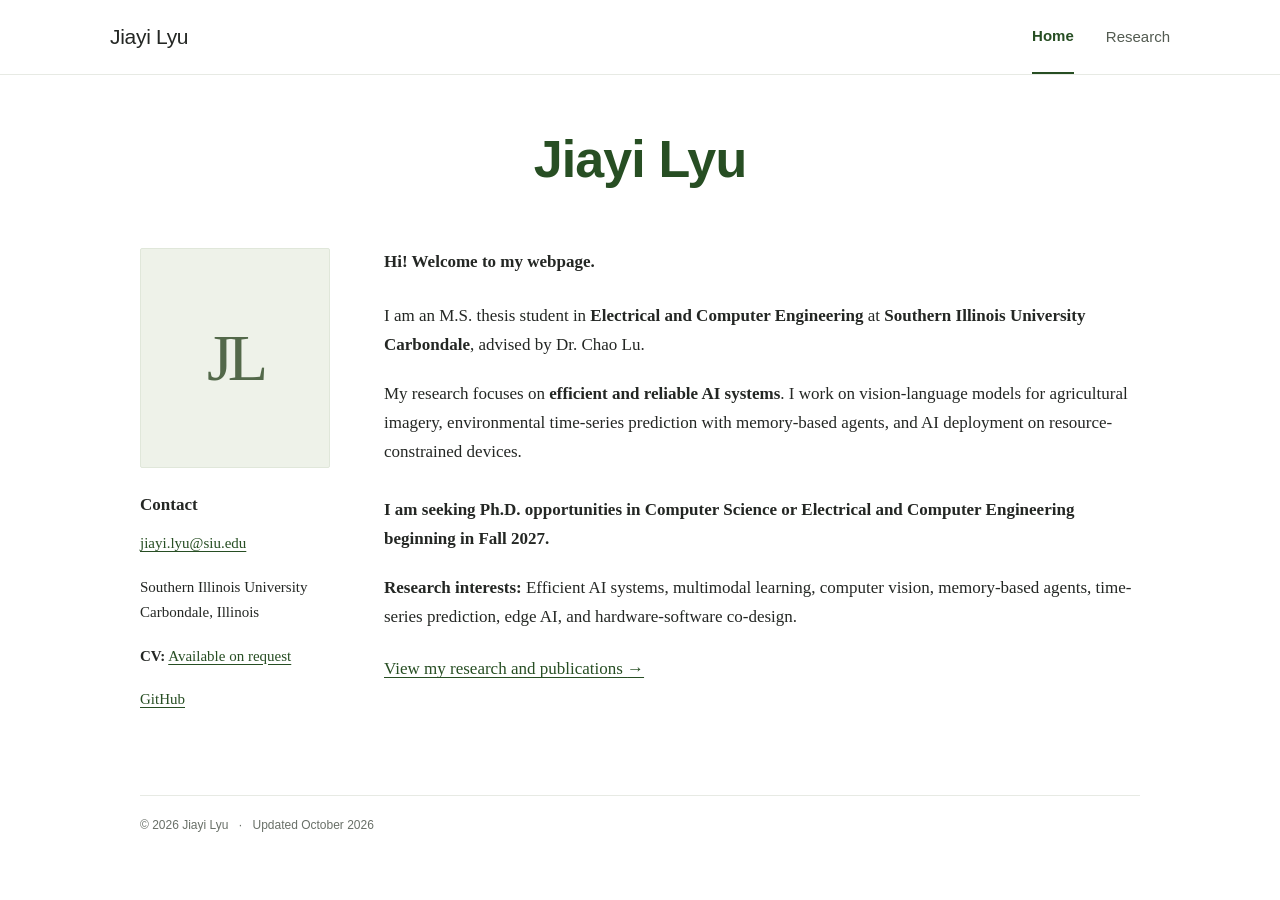
==== index.html @ f4e312a9 "Remove B.S. degree information from biography Removed the educational background information regardi" ====
<!doctype html>
<html lang="en">
<head>
  <meta charset="utf-8">
  <meta name="viewport" content="width=device-width, initial-scale=1">
  <title>Jiayi Lyu | Efficient AI and Multimodal Learning</title>
  <meta name="description" content="Jiayi Lyu is an M.S. thesis student in Electrical and Computer Engineering at Southern Illinois University Carbondale, researching efficient AI systems, multimodal learning, and edge AI.">
  <meta name="author" content="Jiayi Lyu">
  <meta name="robots" content="index,follow">
  <meta property="og:type" content="website">
  <meta property="og:title" content="Jiayi Lyu | Academic Website">
  <meta property="og:description" content="Efficient and reliable AI systems, vision-language models, memory-based agents, and edge AI.">
  <meta property="og:url" content="https://jiayilyu777-dzq.github.io/">
  <link rel="canonical" href="https://jiayilyu777-dzq.github.io/">
  <link rel="icon" href="favicon.svg" type="image/svg+xml">
  <link rel="stylesheet" href="style.css">
  <script type="application/ld+json">
  {"@context":"https://schema.org","@type":"Person","name":"Jiayi Lyu","url":"https://jiayilyu777-dzq.github.io/","jobTitle":"M.S. Thesis Student in Electrical and Computer Engineering","affiliation":{"@type":"CollegeOrUniversity","name":"Southern Illinois University Carbondale"},"sameAs":["https://github.com/jiayilyu777-dzq"]}
  </script>
</head>
<body>
  <a class="skip-link" href="#main">Skip to content</a>
  <header class="site-header">
    <nav class="navigation" aria-label="Main navigation">
      <a class="site-name" href="index.html">Jiayi Lyu</a>
      <div class="nav-links">
        <a href="index.html" aria-current="page">Home</a>
        <a href="research.html">Research</a>
      </div>
    </nav>
  </header>

  <main id="main" class="page-shell">
    <h1 class="page-title">Jiayi Lyu</h1>
    <div class="profile-layout">
      <aside class="profile-sidebar" aria-label="Profile and contact information">
        <!-- To add a portrait, replace this div with:
        <img class="portrait" src="photo.jpg" alt="Portrait of Jiayi Lyu" width="190" height="220">
        and upload photo.jpg alongside index.html. -->
        <div class="portrait monogram" role="img" aria-label="Jiayi Lyu's initials">JL</div>
        <div class="sidebar-text">
          <h2>Contact</h2>
          <p><a href="mailto:jiayi.lyu@siu.edu">jiayi.lyu@siu.edu</a></p>
          <p>Southern Illinois University<br>Carbondale, Illinois</p>
          <p><strong>CV:</strong> <a href="mailto:jiayi.lyu@siu.edu?subject=CV%20request">Available on request</a></p>
          <p><a href="https://github.com/jiayilyu777-dzq">GitHub</a></p>
        </div>
      </aside>

      <article class="biography" aria-label="About Jiayi Lyu">
        <p class="greeting">Hi! Welcome to my webpage.</p>
        <p>I am an M.S. thesis student in <strong>Electrical and Computer Engineering</strong> at <strong>Southern Illinois University Carbondale</strong>, advised by Dr. Chao Lu.</p>
        <p>My research focuses on <strong>efficient and reliable AI systems</strong>. I work on vision-language models for agricultural imagery, environmental time-series prediction with memory-based agents, and AI deployment on resource-constrained devices.</p>
        <p class="opportunities"><strong>I am seeking Ph.D. opportunities in Computer Science or Electrical and Computer Engineering beginning in Fall 2027.</strong></p>
        <p><strong>Research interests:</strong> Efficient AI systems, multimodal learning, computer vision, memory-based agents, time-series prediction, edge AI, and hardware-software co-design.</p>
        <p class="research-link"><a href="research.html">View my research and publications <span aria-hidden="true">&rarr;</span></a></p>
      </article>
    </div>
  </main>

  <footer class="site-footer"><p>&copy; 2026 Jiayi Lyu <span aria-hidden="true">&middot;</span> Updated October 2026</p></footer>
</body>
</html>
---- style.css ----
:root {
  color-scheme: light;
  --green: #274e23;
  --ink: #242724;
  --muted: #697068;
  --line: #e7eae4;
  --paper: #ffffff;
  --soft: #eef2e9;
}

* { box-sizing: border-box; }
html { scroll-behavior: smooth; }
body {
  margin: 0;
  background: var(--paper);
  color: var(--ink);
  font-family: Georgia, "Times New Roman", serif;
  font-size: 17px;
  line-height: 1.7;
  -webkit-font-smoothing: antialiased;
}
a { color: var(--green); text-underline-offset: .2em; text-decoration-thickness: 1px; }
a:hover { color: #142d11; text-decoration-thickness: 2px; }
a:focus-visible { outline: 2px solid var(--green); outline-offset: 5px; border-radius: 2px; }
strong { font-weight: 700; }
p { margin: 0 0 1.2em; }
.skip-link { position: absolute; left: 16px; top: -90px; padding: 8px 16px; background: white; z-index: 2; }
.skip-link:focus { top: 12px; }
.site-header { border-bottom: 1px solid var(--line); }
.navigation {
  width: min(1060px, calc(100% - 64px));
  min-height: 74px;
  margin-inline: auto;
  display: flex;
  justify-content: space-between;
  align-items: center;
  gap: 24px;
  font-family: Arial, Helvetica, sans-serif;
}
.site-name { font-size: 21px; color: var(--ink); text-decoration: none; letter-spacing: -.3px; }
.nav-links { display: flex; gap: 32px; align-items: center; }
.nav-links a { color: #535b51; text-decoration: none; font-size: 15px; padding-block: 23px; }
.nav-links a[aria-current="page"] { color: var(--green); font-weight: 700; border-bottom: 2px solid var(--green); }
.nav-links a:hover { color: var(--green); }
.page-shell { width: min(1000px, calc(100% - 64px)); margin-inline: auto; }
.page-title {
  margin: 54px 0 58px;
  color: var(--green);
  font-family: Arial, Helvetica, sans-serif;
  font-size: clamp(38px, 5vw, 52px);
  font-weight: 700;
  letter-spacing: -.9px;
  line-height: 1.18;
  text-align: center;
}
.profile-layout { display: grid; grid-template-columns: 190px minmax(0, 1fr); gap: 54px; align-items: start; }
.portrait { display: block; width: 190px; height: 220px; object-fit: cover; border-radius: 2px; margin-bottom: 23px; }
.monogram {
  display: grid;
  place-items: center;
  background: var(--soft);
  border: 1px solid #e0e7da;
  color: #53694a;
  font-size: 66px;
  font-weight: 400;
  letter-spacing: -5px;
  user-select: none;
}
.sidebar-text { font-size: 15px; line-height: 1.65; }
.sidebar-text h2 { font-size: 17px; margin: 0 0 12px; font-weight: 700; color: var(--ink); }
.sidebar-text p { margin-bottom: 19px; }
.biography .greeting { margin: 0 0 25px; font-weight: 700; }
.biography p { text-wrap: pretty; }
.opportunities { margin-top: 29px; }
.research-link { padding-top: 3px; }
.site-footer {
  width: min(1000px, calc(100% - 64px));
  margin: 64px auto 0;
  padding: 20px 0 28px;
  border-top: 1px solid var(--line);
  color: var(--muted);
  font: 12px/1.6 Arial, Helvetica, sans-serif;
}
.site-footer p { margin: 0; }
.site-footer span { padding-inline: 7px; }
.research-page { max-width: 900px; }
.research-page .page-title { margin-bottom: 51px; }
.research-page section { margin-bottom: 44px; }
.research-page h2 { margin: 0 0 21px; color: var(--green); font-size: 25px; line-height: 1.3; font-weight: 700; }
.research-page h3 { font-size: 17px; line-height: 1.55; margin: 0 0 4px; font-weight: 700; }
.publication { margin-bottom: 26px; }
.publication p { margin: 0; }
.publication .venue { font-style: italic; }
.status { white-space: nowrap; }
.research-project { margin-bottom: 24px; }
.research-project p { margin: 0; }
.technical-projects { margin: 0; padding-left: 23px; }
.technical-projects li { margin-bottom: 13px; padding-left: 3px; }
.research-contact { padding-top: 10px; }

@media (max-width: 680px) {
  body { font-size: 16px; }
  .navigation, .page-shell, .site-footer { width: calc(100% - 40px); }
  .navigation { min-height: 64px; gap: 14px; }
  .site-name { font-size: 19px; }
  .nav-links { gap: 22px; }
  .nav-links a { font-size: 14px; padding-block: 19px; }
  .page-title { margin: 38px 0 37px; font-size: 39px; }
  .profile-layout { grid-template-columns: minmax(0, 1fr); gap: 35px; }
  .profile-sidebar { display: grid; grid-template-columns: 110px minmax(0, 1fr); gap: 23px; align-items: start; }
  .portrait { width: 110px; height: 140px; margin: 0; }
  .monogram { font-size: 46px; letter-spacing: -3px; }
  .sidebar-text { font-size: 13px; overflow-wrap: anywhere; }
  .sidebar-text h2 { font-size: 15px; margin-bottom: 6px; }
  .sidebar-text p { margin-bottom: 11px; }
  .biography .greeting { margin-bottom: 20px; }
  .opportunities { margin-top: 24px; }
  .site-footer { margin-top: 40px; }
  .research-page .page-title { margin-bottom: 36px; }
  .research-page h2 { font-size: 23px; }
  .research-page h3 { font-size: 16px; overflow-wrap: anywhere; }
}

@media (max-width: 350px) {
  .navigation, .page-shell, .site-footer { width: calc(100% - 32px); }
  .nav-links { gap: 15px; }
  .profile-sidebar { grid-template-columns: 90px minmax(0, 1fr); gap: 17px; }
  .portrait { width: 90px; height: 120px; }
}

@media (prefers-reduced-motion: reduce) { html { scroll-behavior: auto; } }
@media print {
  .site-header, .skip-link, .site-footer { display: none; }
  .page-shell { width: 100%; }
  .page-title { margin: 0 0 28px; font-size: 32px; }
  a { color: inherit; }
  .publication, .research-project { break-inside: avoid; }
}
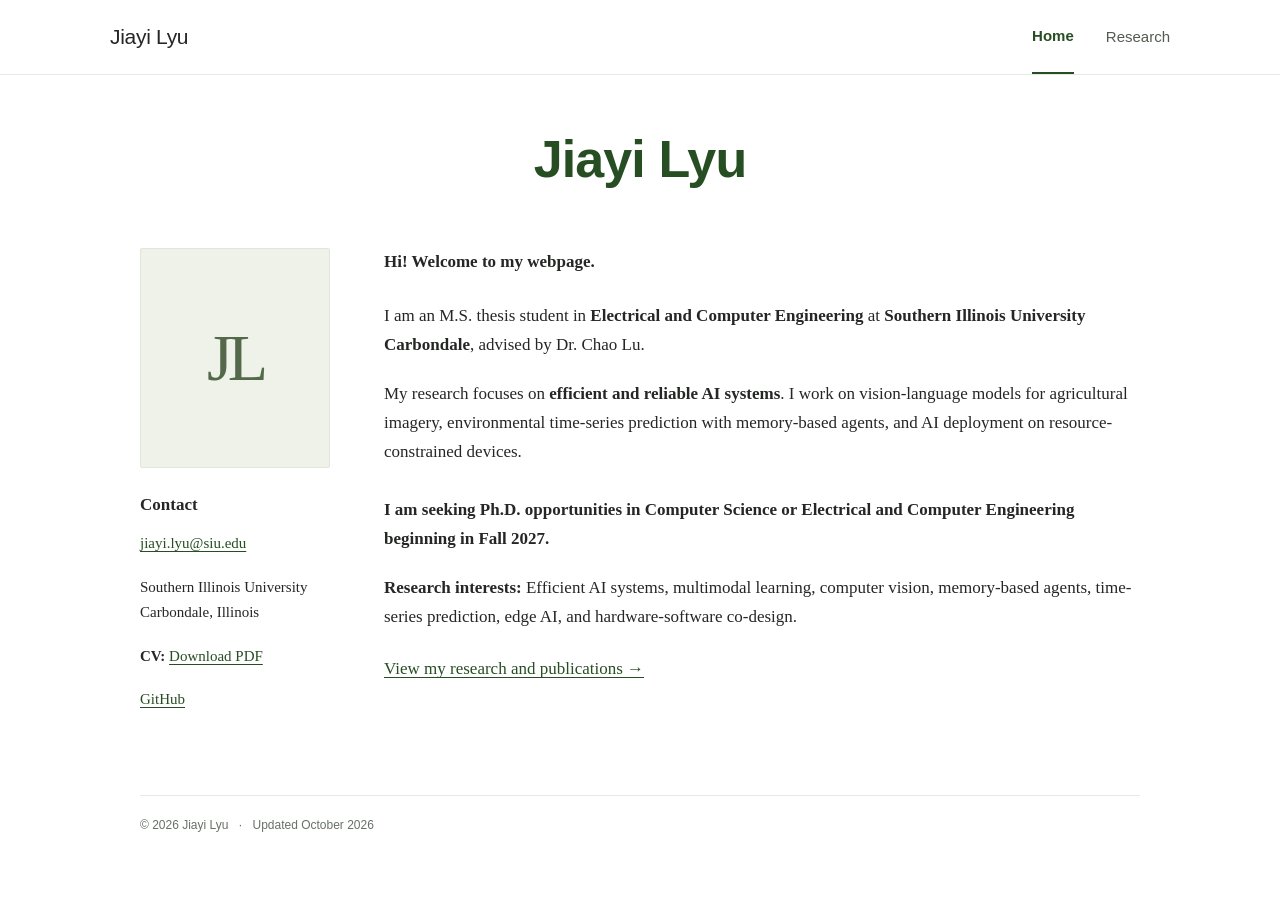
==== commit bdc2b4b1: "Add public CV PDF and direct download link" ====
--- a/index.html
+++ b/index.html
@@ -42,7 +42,7 @@
           <h2>Contact</h2>
           <p><a href="mailto:jiayi.lyu@siu.edu">jiayi.lyu@siu.edu</a></p>
           <p>Southern Illinois University<br>Carbondale, Illinois</p>
-          <p><strong>CV:</strong> <a href="mailto:jiayi.lyu@siu.edu?subject=CV%20request">Available on request</a></p>
+          <p><strong>CV:</strong> <a href="Jiayi_CV.pdf">Download PDF</a></p>
           <p><a href="https://github.com/jiayilyu777-dzq">GitHub</a></p>
         </div>
       </aside>
@@ -60,4 +60,4 @@
 
   <footer class="site-footer"><p>&copy; 2026 Jiayi Lyu <span aria-hidden="true">&middot;</span> Updated October 2026</p></footer>
 </body>
-</html>
+</html>
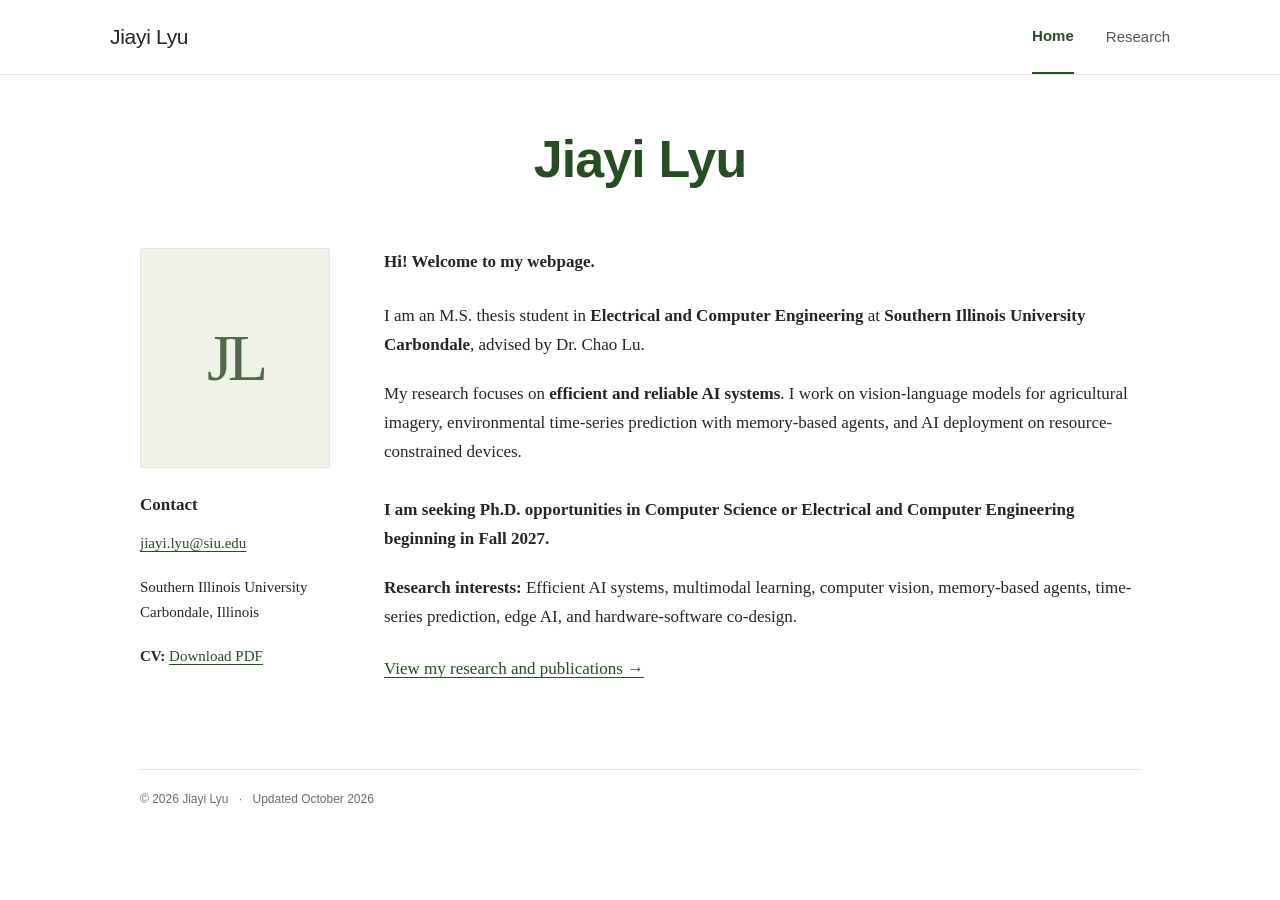
==== commit a3169afb: "Remove GitHub profile link from website" ====
--- a/index.html
+++ b/index.html
@@ -15,7 +15,7 @@
   <link rel="icon" href="favicon.svg" type="image/svg+xml">
   <link rel="stylesheet" href="style.css">
   <script type="application/ld+json">
-  {"@context":"https://schema.org","@type":"Person","name":"Jiayi Lyu","url":"https://jiayilyu777-dzq.github.io/","jobTitle":"M.S. Thesis Student in Electrical and Computer Engineering","affiliation":{"@type":"CollegeOrUniversity","name":"Southern Illinois University Carbondale"},"sameAs":["https://github.com/jiayilyu777-dzq"]}
+  {"@context":"https://schema.org","@type":"Person","name":"Jiayi Lyu","url":"https://jiayilyu777-dzq.github.io/","jobTitle":"M.S. Thesis Student in Electrical and Computer Engineering","affiliation":{"@type":"CollegeOrUniversity","name":"Southern Illinois University Carbondale"}}
   </script>
 </head>
 <body>
@@ -43,7 +43,6 @@
           <p><a href="mailto:jiayi.lyu@siu.edu">jiayi.lyu@siu.edu</a></p>
           <p>Southern Illinois University<br>Carbondale, Illinois</p>
           <p><strong>CV:</strong> <a href="Jiayi_CV.pdf">Download PDF</a></p>
-          <p><a href="https://github.com/jiayilyu777-dzq">GitHub</a></p>
         </div>
       </aside>
 
@@ -60,4 +59,4 @@
 
   <footer class="site-footer"><p>&copy; 2026 Jiayi Lyu <span aria-hidden="true">&middot;</span> Updated October 2026</p></footer>
 </body>
-</html>+</html>
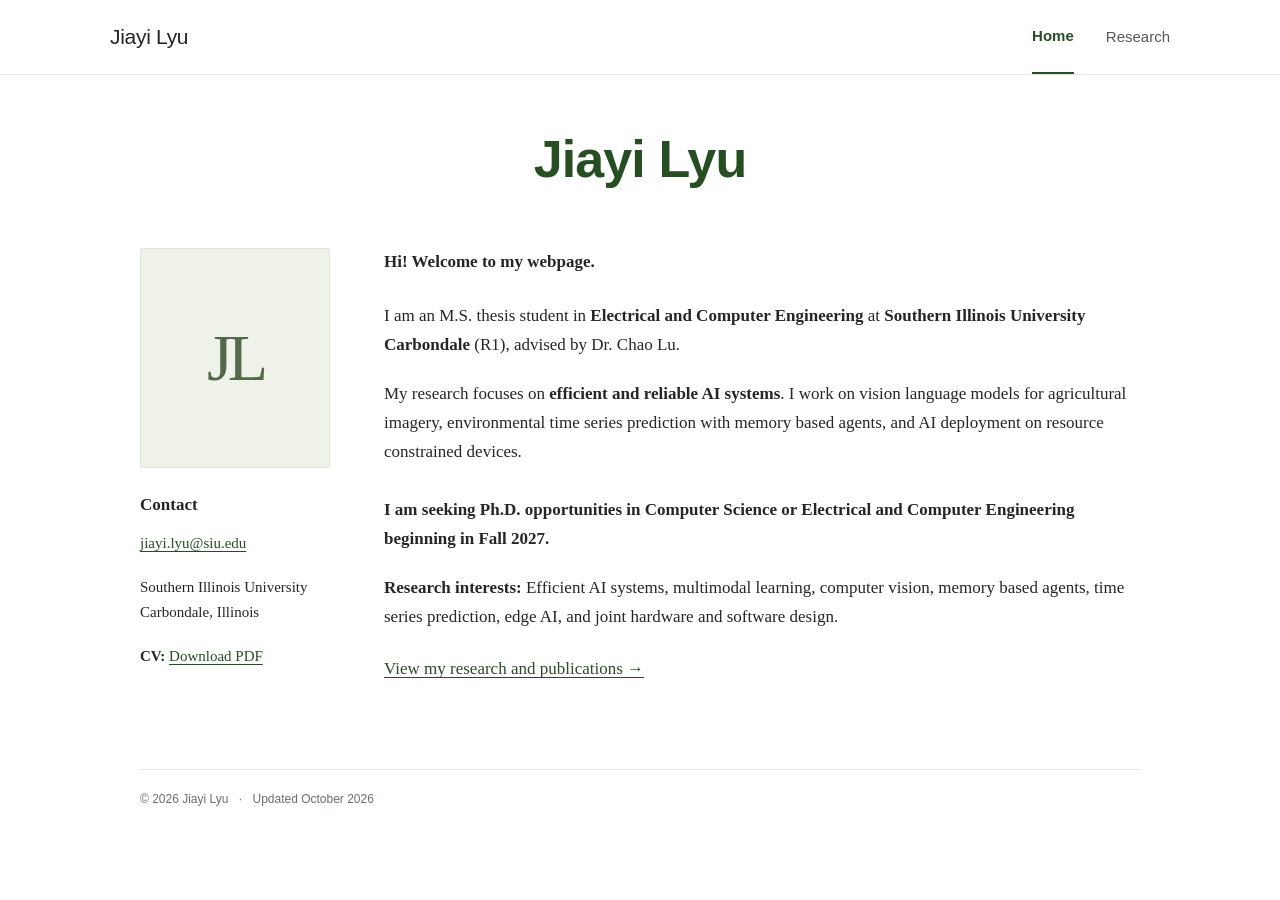
==== commit 1dba3f8e: "Add R1 designation and simplify hyphenated wording" ====
--- a/index.html
+++ b/index.html
@@ -9,7 +9,7 @@
   <meta name="robots" content="index,follow">
   <meta property="og:type" content="website">
   <meta property="og:title" content="Jiayi Lyu | Academic Website">
-  <meta property="og:description" content="Efficient and reliable AI systems, vision-language models, memory-based agents, and edge AI.">
+  <meta property="og:description" content="Efficient and reliable AI systems, vision language models, memory based agents, and edge AI.">
   <meta property="og:url" content="https://jiayilyu777-dzq.github.io/">
   <link rel="canonical" href="https://jiayilyu777-dzq.github.io/">
   <link rel="icon" href="favicon.svg" type="image/svg+xml">
@@ -48,10 +48,10 @@
 
       <article class="biography" aria-label="About Jiayi Lyu">
         <p class="greeting">Hi! Welcome to my webpage.</p>
-        <p>I am an M.S. thesis student in <strong>Electrical and Computer Engineering</strong> at <strong>Southern Illinois University Carbondale</strong>, advised by Dr. Chao Lu.</p>
-        <p>My research focuses on <strong>efficient and reliable AI systems</strong>. I work on vision-language models for agricultural imagery, environmental time-series prediction with memory-based agents, and AI deployment on resource-constrained devices.</p>
+        <p>I am an M.S. thesis student in <strong>Electrical and Computer Engineering</strong> at <strong>Southern Illinois University Carbondale</strong> (R1), advised by Dr. Chao Lu.</p>
+        <p>My research focuses on <strong>efficient and reliable AI systems</strong>. I work on vision language models for agricultural imagery, environmental time series prediction with memory based agents, and AI deployment on resource constrained devices.</p>
         <p class="opportunities"><strong>I am seeking Ph.D. opportunities in Computer Science or Electrical and Computer Engineering beginning in Fall 2027.</strong></p>
-        <p><strong>Research interests:</strong> Efficient AI systems, multimodal learning, computer vision, memory-based agents, time-series prediction, edge AI, and hardware-software co-design.</p>
+        <p><strong>Research interests:</strong> Efficient AI systems, multimodal learning, computer vision, memory based agents, time series prediction, edge AI, and joint hardware and software design.</p>
         <p class="research-link"><a href="research.html">View my research and publications <span aria-hidden="true">&rarr;</span></a></p>
       </article>
     </div>
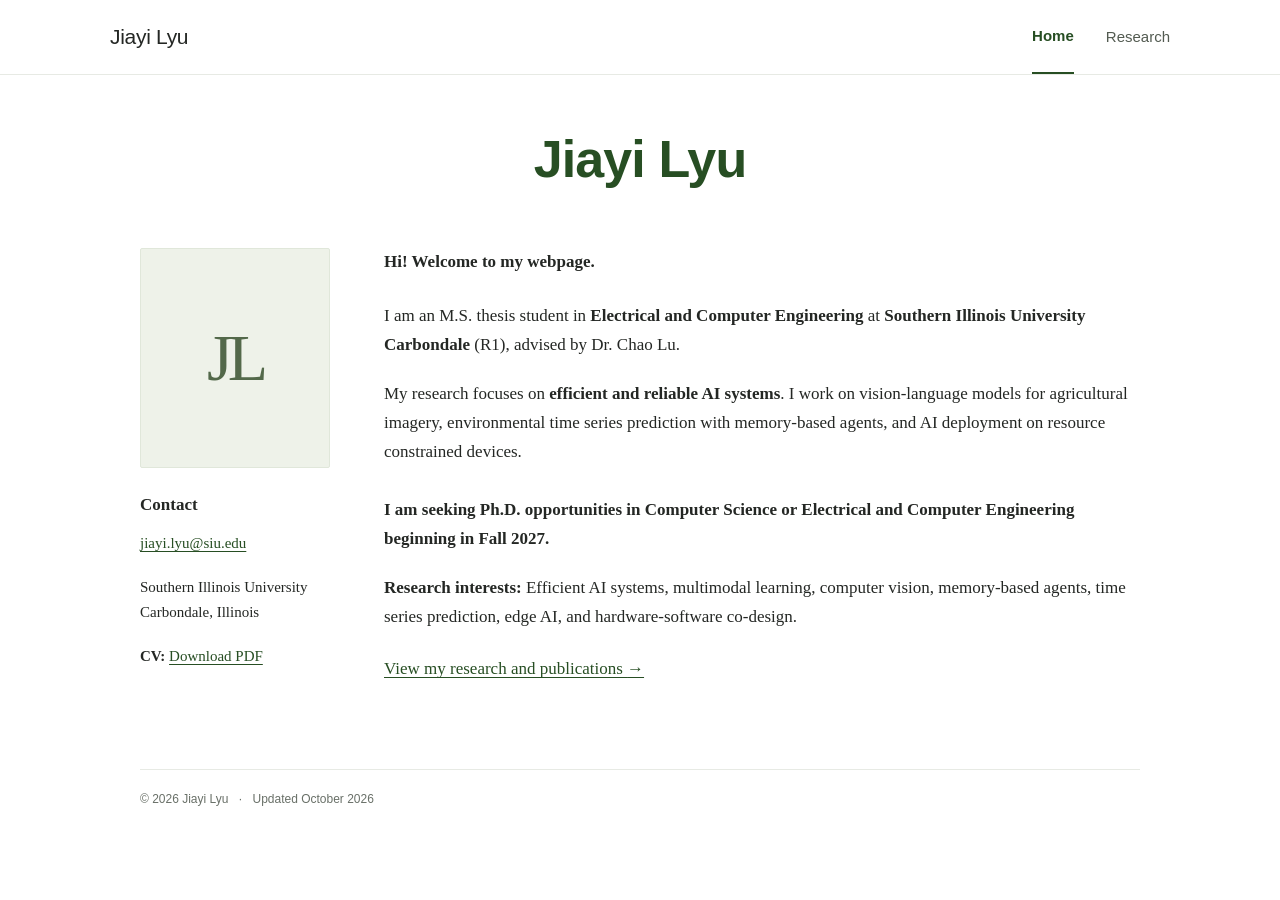
==== commit 8572b185: "Restore hyphens except time series and resource constrained" ====
--- a/index.html
+++ b/index.html
@@ -9,7 +9,7 @@
   <meta name="robots" content="index,follow">
   <meta property="og:type" content="website">
   <meta property="og:title" content="Jiayi Lyu | Academic Website">
-  <meta property="og:description" content="Efficient and reliable AI systems, vision language models, memory based agents, and edge AI.">
+  <meta property="og:description" content="Efficient and reliable AI systems, vision-language models, memory-based agents, and edge AI.">
   <meta property="og:url" content="https://jiayilyu777-dzq.github.io/">
   <link rel="canonical" href="https://jiayilyu777-dzq.github.io/">
   <link rel="icon" href="favicon.svg" type="image/svg+xml">
@@ -49,9 +49,9 @@
       <article class="biography" aria-label="About Jiayi Lyu">
         <p class="greeting">Hi! Welcome to my webpage.</p>
         <p>I am an M.S. thesis student in <strong>Electrical and Computer Engineering</strong> at <strong>Southern Illinois University Carbondale</strong> (R1), advised by Dr. Chao Lu.</p>
-        <p>My research focuses on <strong>efficient and reliable AI systems</strong>. I work on vision language models for agricultural imagery, environmental time series prediction with memory based agents, and AI deployment on resource constrained devices.</p>
+        <p>My research focuses on <strong>efficient and reliable AI systems</strong>. I work on vision-language models for agricultural imagery, environmental time series prediction with memory-based agents, and AI deployment on resource constrained devices.</p>
         <p class="opportunities"><strong>I am seeking Ph.D. opportunities in Computer Science or Electrical and Computer Engineering beginning in Fall 2027.</strong></p>
-        <p><strong>Research interests:</strong> Efficient AI systems, multimodal learning, computer vision, memory based agents, time series prediction, edge AI, and joint hardware and software design.</p>
+        <p><strong>Research interests:</strong> Efficient AI systems, multimodal learning, computer vision, memory-based agents, time series prediction, edge AI, and hardware-software co-design.</p>
         <p class="research-link"><a href="research.html">View my research and publications <span aria-hidden="true">&rarr;</span></a></p>
       </article>
     </div>
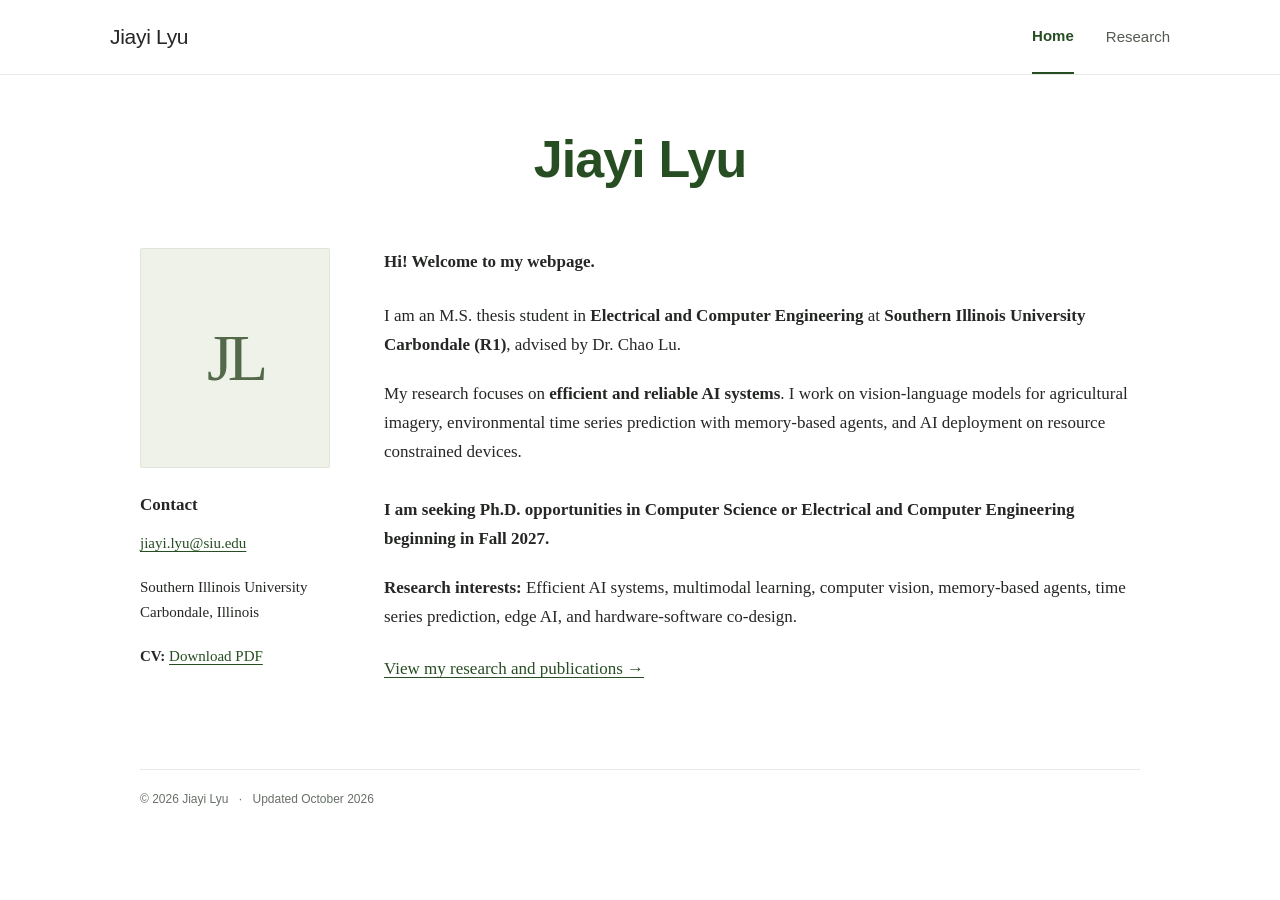
==== commit da47c080: "Bold R1 designation in academic profile" ====
--- a/index.html
+++ b/index.html
@@ -48,7 +48,7 @@
 
       <article class="biography" aria-label="About Jiayi Lyu">
         <p class="greeting">Hi! Welcome to my webpage.</p>
-        <p>I am an M.S. thesis student in <strong>Electrical and Computer Engineering</strong> at <strong>Southern Illinois University Carbondale</strong> (R1), advised by Dr. Chao Lu.</p>
+        <p>I am an M.S. thesis student in <strong>Electrical and Computer Engineering</strong> at <strong>Southern Illinois University Carbondale (R1)</strong>, advised by Dr. Chao Lu.</p>
         <p>My research focuses on <strong>efficient and reliable AI systems</strong>. I work on vision-language models for agricultural imagery, environmental time series prediction with memory-based agents, and AI deployment on resource constrained devices.</p>
         <p class="opportunities"><strong>I am seeking Ph.D. opportunities in Computer Science or Electrical and Computer Engineering beginning in Fall 2027.</strong></p>
         <p><strong>Research interests:</strong> Efficient AI systems, multimodal learning, computer vision, memory-based agents, time series prediction, edge AI, and hardware-software co-design.</p>
